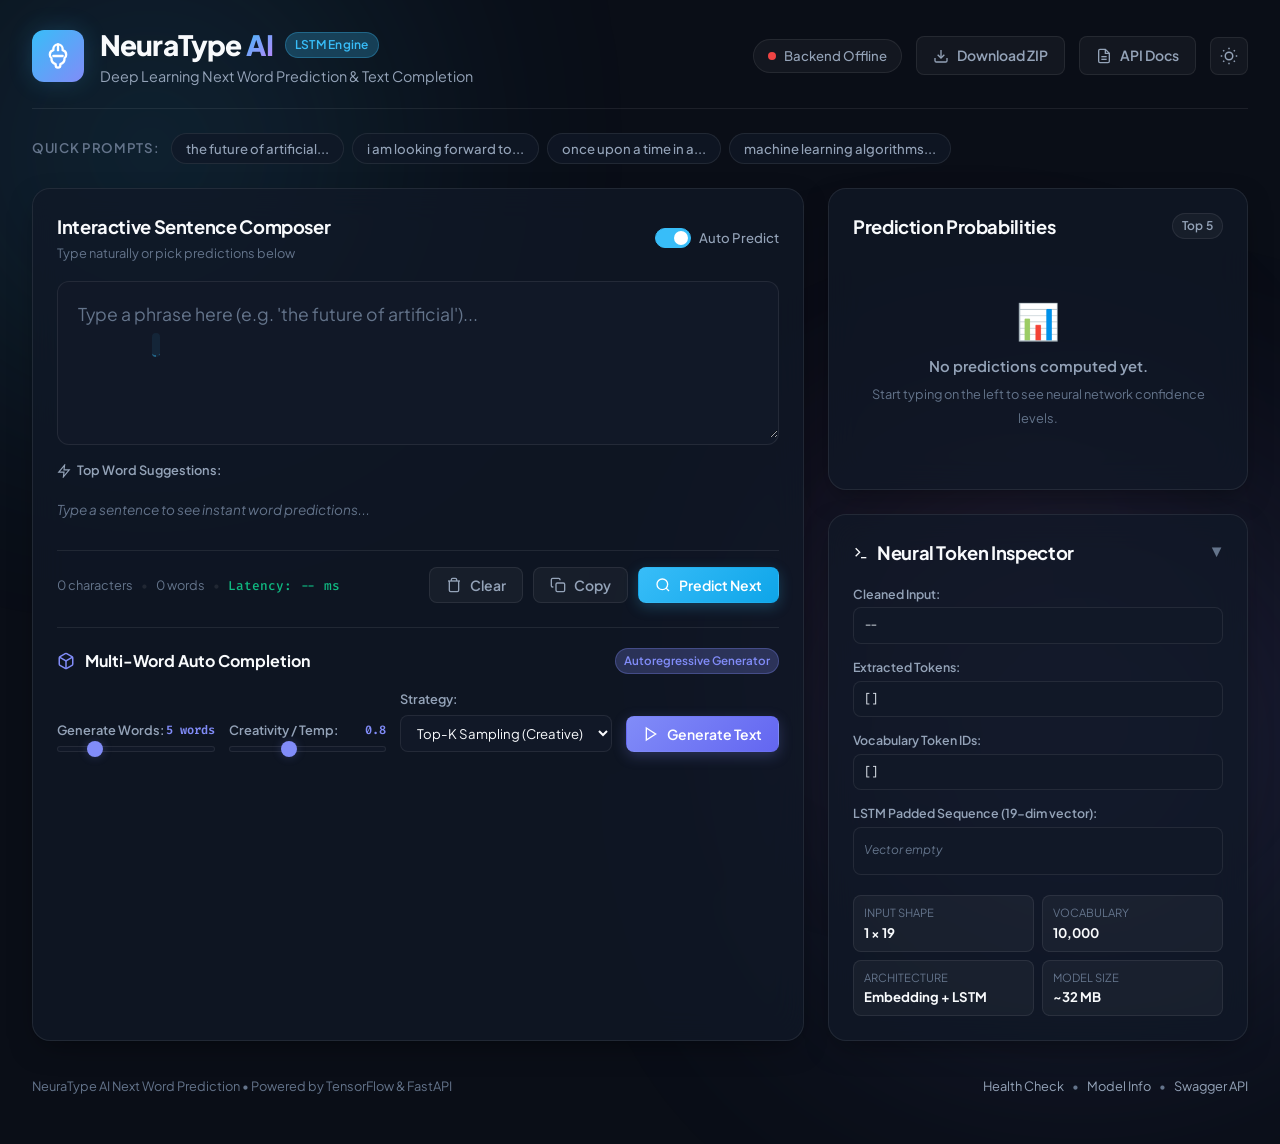
==== public/index.html @ 0a220b5b "Configure public directory, router prefixes, and Vercel includeFiles" ====
<!DOCTYPE html>
<html lang="en">
<head>
    <meta charset="UTF-8">
    <meta name="viewport" content="width=device-width, initial-scale=1.0">
    <title>NeuraType AI - Next Word Prediction & Text Completion</title>
    <meta name="description" content="State-of-the-art LSTM neural network next word prediction with interactive real-time typing, probability analytics, and text generation.">
    <!-- Google Fonts -->
    <link rel="preconnect" href="https://fonts.googleapis.com">
    <link rel="preconnect" href="https://fonts.gstatic.com" crossorigin>
    <link href="https://fonts.googleapis.com/css2?family=Fira+Code:wght@400;500;600&family=Plus+Jakarta+Sans:wght@300;400;500;600;700;800&display=swap" rel="stylesheet">
    <!-- Custom CSS -->
    <link rel="stylesheet" href="css/style.css">
</head>
<body class="dark-theme">
    <!-- Background Animated Gradient Orbs -->
    <div class="ambient-glow glow-1"></div>
    <div class="ambient-glow glow-2"></div>
    <div class="ambient-glow glow-3"></div>

    <div class="app-container">
        <!-- Header -->
        <header class="app-header">
            <div class="header-brand">
                <div class="logo-icon">
                    <svg viewBox="0 0 24 24" width="28" height="28" stroke="currentColor" stroke-width="2" fill="none" stroke-linecap="round" stroke-linejoin="round">
                        <path d="M12 2a4 4 0 0 0-4 4v1a4 4 0 0 0-3 3.86c0 1.2.54 2.29 1.4 3.03A5 5 0 0 0 10 18.9V20a2 2 0 0 0 2 2h0a2 2 0 0 0 2-2v-1.1a5 5 0 0 0 3.6-4.99c.86-.74 1.4-1.83 1.4-3.03A4 4 0 0 0 16 7V6a4 4 0 0 0-4-4z"/>
                        <line x1="12" y1="2" x2="12" y2="7"/>
                        <line x1="8" y1="12" x2="16" y2="12"/>
                    </svg>
                </div>
                <div>
                    <div class="brand-title-wrap">
                        <h1 class="brand-title">NeuraType <span class="gradient-text">AI</span></h1>
                        <span class="badge badge-primary">LSTM Engine</span>
                    </div>
                    <p class="brand-subtitle">Deep Learning Next Word Prediction & Text Completion</p>
                </div>
            </div>

            <div class="header-actions">
                <div class="status-indicator-box" id="statusBadge">
                    <span class="status-dot pulse"></span>
                    <span id="statusText">Connecting...</span>
                </div>

                <a href="/api/download" class="nav-btn" title="Download Entire Project as ZIP">
                    <svg viewBox="0 0 24 24" width="16" height="16" stroke="currentColor" stroke-width="2" fill="none">
                        <path d="M21 15v4a2 2 0 0 1-2 2H5a2 2 0 0 1-2-2v-4"></path>
                        <polyline points="7 10 12 15 17 10"></polyline>
                        <line x1="12" y1="15" x2="12" y2="3"></line>
                    </svg>
                    <span>Download ZIP</span>
                </a>

                <a href="/docs" target="_blank" class="nav-btn" title="View OpenAPI / Swagger Documentation">
                    <svg viewBox="0 0 24 24" width="16" height="16" stroke="currentColor" stroke-width="2" fill="none">
                        <path d="M14 2H6a2 2 0 0 0-2 2v16a2 2 0 0 0 2 2h12a2 2 0 0 0 2-2V8z"></path>
                        <polyline points="14 2 14 8 20 8"></polyline>
                        <line x1="16" y1="13" x2="8" y2="13"></line>
                        <line x1="16" y1="17" x2="8" y2="17"></line>
                    </svg>
                    <span>API Docs</span>
                </a>

                <button class="icon-btn" id="themeToggle" title="Toggle Light/Dark Theme">
                    <svg class="sun-icon" viewBox="0 0 24 24" width="18" height="18" stroke="currentColor" stroke-width="2" fill="none">
                        <circle cx="12" cy="12" r="5"></circle>
                        <line x1="12" y1="1" x2="12" y2="3"></line>
                        <line x1="12" y1="21" x2="12" y2="23"></line>
                        <line x1="4.22" y1="4.22" x2="5.64" y2="5.64"></line>
                        <line x1="18.36" y1="18.36" x2="19.78" y2="19.78"></line>
                        <line x1="1" y1="12" x2="3" y2="12"></line>
                        <line x1="21" y1="12" x2="23" y2="12"></line>
                        <line x1="4.22" y1="19.78" x2="5.64" y2="18.36"></line>
                        <line x1="18.36" y1="5.64" x2="19.78" y2="4.22"></line>
                    </svg>
                    <svg class="moon-icon" viewBox="0 0 24 24" width="18" height="18" stroke="currentColor" stroke-width="2" fill="none">
                        <path d="M21 12.79A9 9 0 1 1 11.21 3 7 7 0 0 0 21 12.79z"></path>
                    </svg>
                </button>
            </div>
        </header>

        <!-- Quick Examples Pill Shelf -->
        <div class="preset-section">
            <span class="preset-label">Quick Prompts:</span>
            <div class="preset-chips" id="presetChipsContainer">
                <!-- Dynamically loaded from API -->
                <button class="preset-chip" data-prompt="the future of artificial">the future of artificial...</button>
                <button class="preset-chip" data-prompt="i am looking forward to">i am looking forward to...</button>
                <button class="preset-chip" data-prompt="once upon a time in a">once upon a time in a...</button>
                <button class="preset-chip" data-prompt="machine learning algorithms are designed to">machine learning algorithms...</button>
            </div>
        </div>

        <!-- Main Workspace Grid -->
        <main class="main-grid">
            <!-- Left Column: Interactive Typing & Generation -->
            <section class="card editor-card">
                <div class="card-header">
                    <div class="card-title-group">
                        <h2 class="card-title">Interactive Sentence Composer</h2>
                        <span class="card-hint">Type naturally or pick predictions below</span>
                    </div>
                    <div class="editor-header-controls">
                        <label class="toggle-switch" title="Automatically predict as you type">
                            <input type="checkbox" id="autoPredictToggle" checked>
                            <span class="slider"></span>
                            <span class="toggle-label">Auto Predict</span>
                        </label>
                    </div>
                </div>

                <!-- Textarea with Ghost Prediction -->
                <div class="editor-wrap">
                    <div class="ghost-overlay" id="ghostOverlay">
                        <span class="ghost-typed" id="ghostTyped"></span><span class="ghost-suggestion" id="ghostSuggestion"></span>
                    </div>
                    <textarea 
                        id="textInput" 
                        class="text-editor" 
                        placeholder="Type a phrase here (e.g. 'the future of artificial')..." 
                        rows="4" 
                        spellcheck="false"
                        autocomplete="off"
                    ></textarea>
                </div>

                <!-- Ghost Accept Shortcut Bar -->
                <div class="tab-hint-bar" id="tabHintBar" style="display: none;">
                    <div class="tab-hint-content">
                        <kbd>Tab</kbd> or <kbd>→</kbd> to accept: <strong id="ghostWordHighlight">word</strong>
                    </div>
                    <button class="btn-ghost-accept" id="btnAcceptGhost">Accept</button>
                </div>

                <!-- Clickable Suggestion Chips -->
                <div class="suggestions-bar">
                    <div class="suggestions-label">
                        <svg viewBox="0 0 24 24" width="14" height="14" stroke="currentColor" stroke-width="2" fill="none">
                            <polygon points="13 2 3 14 12 14 11 22 21 10 12 10 13 2"></polygon>
                        </svg>
                        <span>Top Word Suggestions:</span>
                    </div>
                    <div class="chips-container" id="chipsContainer">
                        <span class="chip-placeholder">Type a sentence to see instant word predictions...</span>
                    </div>
                </div>

                <!-- Editor Footer Controls -->
                <div class="editor-footer">
                    <div class="editor-stats">
                        <span id="charCount">0 characters</span>
                        <span class="stat-separator">•</span>
                        <span id="wordCount">0 words</span>
                        <span class="stat-separator">•</span>
                        <span id="latencyStat" class="latency-stat">Latency: -- ms</span>
                    </div>
                    <div class="editor-actions">
                        <button class="btn btn-secondary" id="btnClear" title="Clear text">
                            <svg viewBox="0 0 24 24" width="16" height="16" stroke="currentColor" stroke-width="2" fill="none">
                                <polyline points="3 6 5 6 21 6"></polyline>
                                <path d="M19 6v14a2 2 0 0 1-2 2H7a2 2 0 0 1-2-2V6m3 0V4a2 2 0 0 1 2-2h4a2 2 0 0 1 2 2v2"></path>
                            </svg>
                            <span>Clear</span>
                        </button>
                        <button class="btn btn-secondary" id="btnCopy" title="Copy text to clipboard">
                            <svg viewBox="0 0 24 24" width="16" height="16" stroke="currentColor" stroke-width="2" fill="none">
                                <rect x="9" y="9" width="13" height="13" rx="2" ry="2"></rect>
                                <path d="M5 15H4a2 2 0 0 1-2-2V4a2 2 0 0 1 2-2h9a2 2 0 0 1 2 2v1"></path>
                            </svg>
                            <span>Copy</span>
                        </button>
                        <button class="btn btn-primary" id="btnPredict">
                            <svg viewBox="0 0 24 24" width="16" height="16" stroke="currentColor" stroke-width="2" fill="none">
                                <circle cx="11" cy="11" r="8"></circle>
                                <line x1="21" y1="21" x2="16.65" y2="16.65"></line>
                            </svg>
                            <span>Predict Next</span>
                        </button>
                    </div>
                </div>

                <!-- Multi-Word Auto-Complete Generator Panel -->
                <div class="generator-panel">
                    <div class="generator-header">
                        <div class="gen-title-group">
                            <svg viewBox="0 0 24 24" width="18" height="18" stroke="currentColor" stroke-width="2" fill="none">
                                <path d="M21 16V8a2 2 0 0 0-1-1.73l-7-4a2 2 0 0 0-2 0l-7 4A2 2 0 0 0 3 8v8a2 2 0 0 0 1 1.73l7 4a2 2 0 0 0 2 0l7-4A2 2 0 0 0 21 16z"></path>
                                <polyline points="3.27 6.96 12 12.01 20.73 6.96"></polyline>
                                <line x1="12" y1="22.08" x2="12" y2="12"></line>
                            </svg>
                            <h3>Multi-Word Auto Completion</h3>
                        </div>
                        <span class="pill-tag">Autoregressive Generator</span>
                    </div>

                    <div class="generator-controls">
                        <div class="control-item">
                            <div class="control-label-wrap">
                                <label for="wordCountSlider">Generate Words:</label>
                                <span class="control-val" id="wordCountVal">5 words</span>
                            </div>
                            <input type="range" id="wordCountSlider" min="1" max="20" value="5" class="slider-range">
                        </div>

                        <div class="control-item">
                            <div class="control-label-wrap">
                                <label for="tempSlider">Creativity / Temp:</label>
                                <span class="control-val" id="tempVal">0.8</span>
                            </div>
                            <input type="range" id="tempSlider" min="0.1" max="2.0" step="0.1" value="0.8" class="slider-range">
                        </div>

                        <div class="control-item">
                            <div class="control-label-wrap">
                                <label for="genModeSelect">Strategy:</label>
                            </div>
                            <select id="genModeSelect" class="styled-select">
                                <option value="greedy">Greedy (Most Likely)</option>
                                <option value="sample" selected>Top-K Sampling (Creative)</option>
                            </select>
                        </div>

                        <button class="btn btn-accent" id="btnGenerate">
                            <svg viewBox="0 0 24 24" width="16" height="16" stroke="currentColor" stroke-width="2" fill="none">
                                <polygon points="5 3 19 12 5 21 5 3"></polygon>
                            </svg>
                            <span>Generate Text</span>
                        </button>
                    </div>

                    <!-- Generation Output Preview -->
                    <div class="generation-result" id="genResultBox" style="display: none;">
                        <div class="gen-result-header">
                            <span class="gen-label">Generated Completion:</span>
                            <button class="btn-inline-apply" id="btnApplyGen" title="Append these words to your editor">Append to Editor</button>
                        </div>
                        <div class="gen-result-text" id="genResultText"></div>
                    </div>
                </div>
            </section>

            <!-- Right Column: Analytics & Model Inspector -->
            <aside class="sidebar-column">
                <!-- Probability Distribution Card -->
                <section class="card analytics-card">
                    <div class="card-header">
                        <h2 class="card-title">Prediction Probabilities</h2>
                        <span class="badge badge-secondary" id="topKBadge">Top 5</span>
                    </div>

                    <div class="probabilities-list" id="probabilitiesList">
                        <div class="empty-state">
                            <div class="empty-icon">📊</div>
                            <p>No predictions computed yet.</p>
                            <small>Start typing on the left to see neural network confidence levels.</small>
                        </div>
                    </div>
                </section>

                <!-- Model Diagnostics & Token Inspector -->
                <section class="card inspector-card">
                    <div class="card-header collapsible" id="inspectorToggle">
                        <div class="inspector-title-wrap">
                            <svg viewBox="0 0 24 24" width="16" height="16" stroke="currentColor" stroke-width="2" fill="none">
                                <polyline points="4 17 10 11 4 5"></polyline>
                                <line x1="12" y1="19" x2="20" y2="19"></line>
                            </svg>
                            <h2 class="card-title">Neural Token Inspector</h2>
                        </div>
                        <span class="collapse-icon">▼</span>
                    </div>

                    <div class="inspector-body" id="inspectorBody">
                        <div class="inspector-metric">
                            <span class="metric-title">Cleaned Input:</span>
                            <div class="code-box" id="inspectCleaned">--</div>
                        </div>

                        <div class="inspector-metric">
                            <span class="metric-title">Extracted Tokens:</span>
                            <div class="code-box" id="inspectTokens">[]</div>
                        </div>

                        <div class="inspector-metric">
                            <span class="metric-title">Vocabulary Token IDs:</span>
                            <div class="code-box" id="inspectTokenIds">[]</div>
                        </div>

                        <div class="inspector-metric">
                            <span class="metric-title">LSTM Padded Sequence (19-dim vector):</span>
                            <div class="vector-display" id="inspectVector">
                                <span class="vector-empty">Vector empty</span>
                            </div>
                        </div>

                        <div class="model-specs-grid" id="modelSpecsGrid">
                            <div class="spec-card">
                                <span class="spec-name">Input Shape</span>
                                <span class="spec-val">1 × 19</span>
                            </div>
                            <div class="spec-card">
                                <span class="spec-name">Vocabulary</span>
                                <span class="spec-val" id="specVocab">10,000</span>
                            </div>
                            <div class="spec-card">
                                <span class="spec-name">Architecture</span>
                                <span class="spec-val">Embedding + LSTM</span>
                            </div>
                            <div class="spec-card">
                                <span class="spec-name">Model Size</span>
                                <span class="spec-val" id="specSize">~32 MB</span>
                            </div>
                        </div>
                    </div>
                </section>
            </aside>
        </main>

        <!-- Footer -->
        <footer class="app-footer">
            <p>NeuraType AI Next Word Prediction • Powered by TensorFlow & FastAPI</p>
            <div class="footer-links">
                <a href="/api/health" target="_blank">Health Check</a>
                <span class="dot">•</span>
                <a href="/api/info" target="_blank">Model Info</a>
                <span class="dot">•</span>
                <a href="/docs" target="_blank">Swagger API</a>
            </div>
        </footer>
    </div>

    <!-- Notification Toast -->
    <div id="toast" class="toast">Text copied to clipboard!</div>

    <!-- Application JavaScript -->
    <script src="js/app.js"></script>
</body>
</html>
---- public/css/style.css ----
/* ==========================================================================
   NeuraType AI - Next Word Prediction & Text Completion Stylesheet
   Modern Glassmorphic Dark / Light Theme
   ========================================================================== */

:root {
    /* Color Palette - Dark Theme Default */
    --bg-base: #0a0e17;
    --bg-surface: #111827;
    --bg-card: rgba(17, 24, 39, 0.75);
    --bg-card-hover: rgba(26, 36, 56, 0.85);
    --bg-glass: rgba(255, 255, 255, 0.04);
    --border-subtle: rgba(255, 255, 255, 0.08);
    --border-bright: rgba(56, 189, 248, 0.3);

    --text-primary: #f8fafc;
    --text-secondary: #94a3b8;
    --text-muted: #64748b;
    --text-ghost: rgba(148, 163, 184, 0.45);

    --primary: #38bdf8;
    --primary-hover: #0ea5e9;
    --primary-glow: rgba(56, 189, 248, 0.25);
    
    --accent: #818cf8;
    --accent-hover: #6366f1;
    --accent-glow: rgba(129, 140, 248, 0.25);

    --secondary: #ec4899;
    --success: #10b981;
    --warning: #f59e0b;
    --error: #ef4444;

    --radius-sm: 8px;
    --radius-md: 12px;
    --radius-lg: 18px;
    --radius-xl: 24px;

    --font-sans: 'Plus Jakarta Sans', -apple-system, BlinkMacSystemFont, "Segoe UI", Roboto, sans-serif;
    --font-mono: 'Fira Code', Consolas, monospace;

    --shadow-soft: 0 10px 30px -10px rgba(0, 0, 0, 0.5);
    --shadow-glow: 0 0 25px rgba(56, 189, 248, 0.2);
    --transition: all 0.2s cubic-bezier(0.4, 0, 0.2, 1);
}

/* Light Theme Variables */
body.light-theme {
    --bg-base: #f1f5f9;
    --bg-surface: #ffffff;
    --bg-card: rgba(255, 255, 255, 0.85);
    --bg-card-hover: rgba(255, 255, 255, 0.95);
    --bg-glass: rgba(0, 0, 0, 0.03);
    --border-subtle: rgba(0, 0, 0, 0.08);
    --border-bright: rgba(14, 165, 233, 0.4);

    --text-primary: #0f172a;
    --text-secondary: #475569;
    --text-muted: #94a3b8;
    --text-ghost: rgba(100, 116, 139, 0.4);

    --primary: #0284c7;
    --primary-hover: #0369a1;
    --primary-glow: rgba(2, 132, 199, 0.15);

    --accent: #6366f1;
    --accent-hover: #4f46e5;
    --accent-glow: rgba(99, 102, 241, 0.15);

    --shadow-soft: 0 10px 30px -10px rgba(0, 0, 0, 0.08);
    --shadow-glow: 0 0 20px rgba(2, 132, 199, 0.15);
}

/* Base Reset & Setup */
*, *::before, *::after {
    box-sizing: border-box;
    margin: 0;
    padding: 0;
}

body {
    font-family: var(--font-sans);
    background-color: var(--bg-base);
    color: var(--text-primary);
    min-height: 100vh;
    line-height: 1.5;
    position: relative;
    overflow-x: hidden;
    transition: background-color 0.3s ease, color 0.3s ease;
}

/* Ambient Background Lights */
.ambient-glow {
    position: fixed;
    border-radius: 50%;
    filter: blur(140px);
    pointer-events: none;
    z-index: 0;
    opacity: 0.4;
}

.glow-1 {
    width: 500px;
    height: 500px;
    background: radial-gradient(circle, #38bdf8 0%, rgba(56, 189, 248, 0) 70%);
    top: -100px;
    left: -100px;
}

.glow-2 {
    width: 600px;
    height: 600px;
    background: radial-gradient(circle, #818cf8 0%, rgba(129, 140, 248, 0) 70%);
    bottom: -150px;
    right: -100px;
}

.glow-3 {
    width: 400px;
    height: 400px;
    background: radial-gradient(circle, #ec4899 0%, rgba(236, 72, 153, 0) 70%);
    top: 40%;
    left: 60%;
    opacity: 0.2;
}

/* App Container */
.app-container {
    position: relative;
    z-index: 1;
    max-width: 1400px;
    margin: 0 auto;
    padding: 24px 32px 48px;
    display: flex;
    flex-direction: column;
    min-height: 100vh;
}

/* Header Styles */
.app-header {
    display: flex;
    align-items: center;
    justify-content: space-between;
    margin-bottom: 24px;
    padding-bottom: 20px;
    border-bottom: 1px solid var(--border-subtle);
}

.header-brand {
    display: flex;
    align-items: center;
    gap: 16px;
}

.logo-icon {
    width: 52px;
    height: 52px;
    border-radius: var(--radius-md);
    background: linear-gradient(135deg, var(--primary) 0%, var(--accent) 100%);
    display: flex;
    align-items: center;
    justify-content: center;
    color: #ffffff;
    box-shadow: var(--shadow-glow);
}

.brand-title-wrap {
    display: flex;
    align-items: center;
    gap: 12px;
}

.brand-title {
    font-size: 1.75rem;
    font-weight: 800;
    letter-spacing: -0.03em;
}

.gradient-text {
    background: linear-gradient(135deg, var(--primary) 0%, #c084fc 100%);
    -webkit-background-clip: text;
    -webkit-text-fill-color: transparent;
}

.brand-subtitle {
    font-size: 0.9rem;
    color: var(--text-secondary);
    font-weight: 400;
}

.header-actions {
    display: flex;
    align-items: center;
    gap: 14px;
}

.status-indicator-box {
    display: flex;
    align-items: center;
    gap: 8px;
    padding: 6px 14px;
    background: var(--bg-glass);
    border: 1px solid var(--border-subtle);
    border-radius: 999px;
    font-size: 0.825rem;
    font-weight: 500;
    color: var(--text-secondary);
}

.status-dot {
    width: 8px;
    height: 8px;
    border-radius: 50%;
    background: var(--warning);
}

.status-dot.online {
    background: var(--success);
    box-shadow: 0 0 10px var(--success);
}

.status-dot.offline {
    background: var(--error);
}

.pulse {
    animation: statusPulse 1.8s infinite;
}

@keyframes statusPulse {
    0% { transform: scale(0.95); opacity: 0.8; }
    50% { transform: scale(1.2); opacity: 1; }
    100% { transform: scale(0.95); opacity: 0.8; }
}

/* Badges & Buttons */
.badge {
    font-size: 0.75rem;
    font-weight: 600;
    padding: 3px 9px;
    border-radius: 999px;
    letter-spacing: 0.02em;
}

.badge-primary {
    background: var(--primary-glow);
    color: var(--primary);
    border: 1px solid rgba(56, 189, 248, 0.3);
}

.badge-secondary {
    background: var(--bg-glass);
    color: var(--text-secondary);
    border: 1px solid var(--border-subtle);
}

.nav-btn, .btn {
    display: inline-flex;
    align-items: center;
    justify-content: center;
    gap: 8px;
    font-family: inherit;
    font-size: 0.875rem;
    font-weight: 600;
    padding: 8px 16px;
    border-radius: var(--radius-sm);
    cursor: pointer;
    transition: var(--transition);
    border: 1px solid transparent;
    text-decoration: none;
}

.nav-btn {
    background: var(--bg-glass);
    color: var(--text-secondary);
    border-color: var(--border-subtle);
}

.nav-btn:hover {
    color: var(--text-primary);
    border-color: var(--border-bright);
    background: rgba(255, 255, 255, 0.08);
}

.btn-primary {
    background: linear-gradient(135deg, var(--primary) 0%, var(--primary-hover) 100%);
    color: #ffffff;
    box-shadow: 0 4px 14px var(--primary-glow);
}

.btn-primary:hover {
    transform: translateY(-1px);
    box-shadow: 0 6px 20px var(--primary-glow);
}

.btn-secondary {
    background: var(--bg-glass);
    color: var(--text-secondary);
    border-color: var(--border-subtle);
}

.btn-secondary:hover {
    background: rgba(255, 255, 255, 0.08);
    color: var(--text-primary);
}

.btn-accent {
    background: linear-gradient(135deg, var(--accent) 0%, var(--accent-hover) 100%);
    color: #ffffff;
    box-shadow: 0 4px 14px var(--accent-glow);
}

.btn-accent:hover {
    transform: translateY(-1px);
    box-shadow: 0 6px 20px var(--accent-glow);
}

.icon-btn {
    width: 38px;
    height: 38px;
    border-radius: var(--radius-sm);
    background: var(--bg-glass);
    border: 1px solid var(--border-subtle);
    color: var(--text-secondary);
    display: flex;
    align-items: center;
    justify-content: center;
    cursor: pointer;
    transition: var(--transition);
}

.icon-btn:hover {
    color: var(--text-primary);
    border-color: var(--border-bright);
}

body.dark-theme .sun-icon { display: block; }
body.dark-theme .moon-icon { display: none; }
body.light-theme .sun-icon { display: none; }
body.light-theme .moon-icon { display: block; }

/* Preset Prompts Section */
.preset-section {
    display: flex;
    align-items: center;
    gap: 12px;
    margin-bottom: 24px;
    flex-wrap: wrap;
}

.preset-label {
    font-size: 0.825rem;
    font-weight: 600;
    color: var(--text-muted);
    text-transform: uppercase;
    letter-spacing: 0.05em;
}

.preset-chips {
    display: flex;
    align-items: center;
    gap: 8px;
    flex-wrap: wrap;
}

.preset-chip {
    background: var(--bg-card);
    border: 1px solid var(--border-subtle);
    color: var(--text-secondary);
    font-family: inherit;
    font-size: 0.825rem;
    font-weight: 500;
    padding: 6px 14px;
    border-radius: 999px;
    cursor: pointer;
    transition: var(--transition);
}

.preset-chip:hover {
    border-color: var(--primary);
    color: var(--primary);
    background: var(--primary-glow);
    transform: translateY(-1px);
}

/* Cards & Layout */
.main-grid {
    display: grid;
    grid-template-columns: 1fr 420px;
    gap: 24px;
    flex: 1;
}

@media (max-width: 1080px) {
    .main-grid {
        grid-template-columns: 1fr;
    }
}

.card {
    background: var(--bg-card);
    backdrop-filter: blur(16px);
    -webkit-backdrop-filter: blur(16px);
    border: 1px solid var(--border-subtle);
    border-radius: var(--radius-lg);
    padding: 24px;
    box-shadow: var(--shadow-soft);
    display: flex;
    flex-direction: column;
}

.card-header {
    display: flex;
    align-items: center;
    justify-content: space-between;
    margin-bottom: 18px;
}

.card-title-group {
    display: flex;
    flex-direction: column;
    gap: 4px;
}

.card-title {
    font-size: 1.15rem;
    font-weight: 700;
    letter-spacing: -0.02em;
}

.card-hint {
    font-size: 0.8rem;
    color: var(--text-muted);
}

/* Toggle Switch */
.toggle-switch {
    display: flex;
    align-items: center;
    gap: 8px;
    cursor: pointer;
    font-size: 0.825rem;
    font-weight: 500;
    color: var(--text-secondary);
}

.toggle-switch input {
    opacity: 0;
    width: 0;
    height: 0;
    position: absolute;
}

.toggle-switch .slider {
    position: relative;
    display: inline-block;
    width: 36px;
    height: 20px;
    background-color: var(--bg-glass);
    border: 1px solid var(--border-subtle);
    border-radius: 20px;
    transition: var(--transition);
}

.toggle-switch .slider::before {
    position: absolute;
    content: "";
    height: 14px;
    width: 14px;
    left: 2px;
    bottom: 2px;
    background-color: var(--text-muted);
    border-radius: 50%;
    transition: var(--transition);
}

.toggle-switch input:checked + .slider {
    background-color: var(--primary);
    border-color: var(--primary);
}

.toggle-switch input:checked + .slider::before {
    transform: translateX(16px);
    background-color: #ffffff;
}

/* Editor & Ghost Suggestion Wrap */
.editor-wrap {
    position: relative;
    border: 1px solid var(--border-subtle);
    border-radius: var(--radius-md);
    background: var(--bg-surface);
    transition: var(--transition);
    overflow: hidden;
}

.editor-wrap:focus-within {
    border-color: var(--border-bright);
    box-shadow: 0 0 0 3px var(--primary-glow);
}

.ghost-overlay {
    position: absolute;
    top: 0;
    left: 0;
    right: 0;
    bottom: 0;
    padding: 18px 20px;
    font-family: var(--font-sans);
    font-size: 1.1rem;
    line-height: 1.7;
    pointer-events: none;
    white-space: pre-wrap;
    word-break: break-word;
    color: transparent;
    user-select: none;
    z-index: 1;
}

.ghost-suggestion {
    color: var(--text-ghost);
    background: rgba(56, 189, 248, 0.08);
    border-radius: 4px;
    padding: 0 4px;
    margin-left: 2px;
    border-bottom: 2px dashed rgba(56, 189, 248, 0.4);
    transition: opacity 0.15s ease;
}

.text-editor {
    position: relative;
    z-index: 2;
    width: 100%;
    padding: 18px 20px;
    font-family: var(--font-sans);
    font-size: 1.1rem;
    line-height: 1.7;
    color: var(--text-primary);
    background: transparent;
    border: none;
    outline: none;
    resize: vertical;
    min-height: 130px;
}

.text-editor::placeholder {
    color: var(--text-muted);
}

/* Tab Hint Bar */
.tab-hint-bar {
    display: flex;
    align-items: center;
    justify-content: space-between;
    padding: 8px 16px;
    margin-top: 8px;
    background: var(--primary-glow);
    border: 1px solid rgba(56, 189, 248, 0.2);
    border-radius: var(--radius-sm);
    font-size: 0.825rem;
    color: var(--primary);
}

.tab-hint-content kbd {
    background: rgba(255, 255, 255, 0.15);
    padding: 2px 6px;
    border-radius: 4px;
    font-family: var(--font-mono);
    font-size: 0.75rem;
    border: 1px solid rgba(255, 255, 255, 0.2);
}

.btn-ghost-accept {
    background: var(--primary);
    color: #ffffff;
    border: none;
    font-family: inherit;
    font-size: 0.775rem;
    font-weight: 600;
    padding: 4px 10px;
    border-radius: 4px;
    cursor: pointer;
    transition: var(--transition);
}

.btn-ghost-accept:hover {
    background: var(--primary-hover);
}

/* Suggestion Chips */
.suggestions-bar {
    margin-top: 16px;
}

.suggestions-label {
    display: flex;
    align-items: center;
    gap: 6px;
    font-size: 0.8rem;
    font-weight: 600;
    color: var(--text-secondary);
    margin-bottom: 10px;
}

.chips-container {
    display: flex;
    flex-wrap: wrap;
    gap: 8px;
    min-height: 40px;
    align-items: center;
}

.chip-placeholder {
    font-size: 0.85rem;
    color: var(--text-muted);
    font-style: italic;
}

.word-chip {
    display: inline-flex;
    align-items: center;
    gap: 8px;
    background: var(--bg-surface);
    border: 1px solid var(--border-subtle);
    padding: 6px 14px;
    border-radius: 999px;
    font-size: 0.925rem;
    font-weight: 600;
    color: var(--text-primary);
    cursor: pointer;
    transition: var(--transition);
    user-select: none;
}

.word-chip:hover {
    border-color: var(--primary);
    background: var(--primary-glow);
    transform: translateY(-2px);
    box-shadow: 0 4px 12px var(--primary-glow);
}

.word-chip.top-choice {
    border-color: var(--primary);
    background: rgba(56, 189, 248, 0.12);
}

.chip-pct {
    font-size: 0.75rem;
    font-family: var(--font-mono);
    color: var(--primary);
    background: rgba(56, 189, 248, 0.15);
    padding: 2px 6px;
    border-radius: 6px;
}

/* Editor Footer Controls */
.editor-footer {
    display: flex;
    align-items: center;
    justify-content: space-between;
    margin-top: 20px;
    padding-top: 16px;
    border-top: 1px solid var(--border-subtle);
    flex-wrap: wrap;
    gap: 12px;
}

.editor-stats {
    display: flex;
    align-items: center;
    gap: 8px;
    font-size: 0.8rem;
    color: var(--text-muted);
}

.stat-separator {
    color: var(--border-subtle);
}

.latency-stat {
    color: var(--success);
    font-family: var(--font-mono);
    font-weight: 500;
}

.editor-actions {
    display: flex;
    align-items: center;
    gap: 10px;
}

/* Generator Panel */
.generator-panel {
    margin-top: 24px;
    padding-top: 20px;
    border-top: 1px solid var(--border-subtle);
}

.generator-header {
    display: flex;
    align-items: center;
    justify-content: space-between;
    margin-bottom: 16px;
}

.gen-title-group {
    display: flex;
    align-items: center;
    gap: 10px;
    color: var(--accent);
}

.gen-title-group h3 {
    font-size: 1rem;
    font-weight: 700;
    color: var(--text-primary);
}

.pill-tag {
    font-size: 0.725rem;
    font-weight: 600;
    color: var(--accent);
    background: var(--accent-glow);
    padding: 3px 8px;
    border-radius: 999px;
    border: 1px solid rgba(129, 140, 248, 0.3);
}

.generator-controls {
    display: grid;
    grid-template-columns: 1fr 1fr 1.2fr auto;
    gap: 14px;
    align-items: end;
}

@media (max-width: 768px) {
    .generator-controls {
        grid-template-columns: 1fr;
    }
}

.control-item {
    display: flex;
    flex-direction: column;
    gap: 6px;
}

.control-label-wrap {
    display: flex;
    justify-content: space-between;
    font-size: 0.8rem;
    font-weight: 600;
    color: var(--text-secondary);
}

.control-val {
    color: var(--accent);
    font-family: var(--font-mono);
    font-size: 0.75rem;
}

.slider-range {
    -webkit-appearance: none;
    appearance: none;
    width: 100%;
    height: 6px;
    background: var(--bg-surface);
    border: 1px solid var(--border-subtle);
    border-radius: 4px;
    outline: none;
}

.slider-range::-webkit-slider-thumb {
    -webkit-appearance: none;
    width: 16px;
    height: 16px;
    border-radius: 50%;
    background: var(--accent);
    cursor: pointer;
    box-shadow: 0 0 10px var(--accent-glow);
}

.styled-select {
    font-family: inherit;
    font-size: 0.825rem;
    padding: 8px 12px;
    background: var(--bg-surface);
    border: 1px solid var(--border-subtle);
    border-radius: var(--radius-sm);
    color: var(--text-primary);
    outline: none;
    cursor: pointer;
}

.styled-select:focus {
    border-color: var(--accent);
}

/* Generation Result Box */
.generation-result {
    margin-top: 16px;
    padding: 14px 18px;
    background: rgba(129, 140, 248, 0.08);
    border: 1px solid rgba(129, 140, 248, 0.25);
    border-radius: var(--radius-md);
}

.gen-result-header {
    display: flex;
    align-items: center;
    justify-content: space-between;
    margin-bottom: 8px;
}

.gen-label {
    font-size: 0.75rem;
    font-weight: 700;
    text-transform: uppercase;
    letter-spacing: 0.05em;
    color: var(--accent);
}

.btn-inline-apply {
    background: var(--accent);
    color: #ffffff;
    border: none;
    font-family: inherit;
    font-size: 0.75rem;
    font-weight: 600;
    padding: 4px 10px;
    border-radius: 4px;
    cursor: pointer;
    transition: var(--transition);
}

.btn-inline-apply:hover {
    background: var(--accent-hover);
}

.gen-result-text {
    font-size: 1rem;
    line-height: 1.6;
    color: var(--text-primary);
}

.gen-highlight {
    background: rgba(129, 140, 248, 0.25);
    color: #a5b4fc;
    font-weight: 600;
    padding: 1px 4px;
    border-radius: 4px;
    margin: 0 2px;
    animation: fadeInWord 0.3s ease-out;
}

@keyframes fadeInWord {
    from { opacity: 0; transform: translateY(4px); }
    to { opacity: 1; transform: translateY(0); }
}

/* Sidebar Analytics & Inspector */
.sidebar-column {
    display: flex;
    flex-direction: column;
    gap: 24px;
}

.probabilities-list {
    display: flex;
    flex-direction: column;
    gap: 12px;
}

.prob-row {
    display: flex;
    flex-direction: column;
    gap: 6px;
    padding: 8px 12px;
    border-radius: var(--radius-sm);
    background: var(--bg-surface);
    border: 1px solid var(--border-subtle);
    cursor: pointer;
    transition: var(--transition);
}

.prob-row:hover {
    border-color: var(--primary);
    background: var(--bg-card-hover);
    transform: translateX(3px);
}

.prob-header {
    display: flex;
    align-items: center;
    justify-content: space-between;
}

.prob-word-wrap {
    display: flex;
    align-items: center;
    gap: 8px;
}

.prob-rank {
    font-family: var(--font-mono);
    font-size: 0.75rem;
    font-weight: 600;
    color: var(--text-muted);
    width: 20px;
}

.prob-word {
    font-size: 0.925rem;
    font-weight: 700;
    color: var(--text-primary);
}

.prob-value {
    font-family: var(--font-mono);
    font-size: 0.8rem;
    font-weight: 600;
    color: var(--primary);
}

.prob-bar-track {
    width: 100%;
    height: 6px;
    background: var(--bg-glass);
    border-radius: 3px;
    overflow: hidden;
}

.prob-bar-fill {
    height: 100%;
    border-radius: 3px;
    background: linear-gradient(90deg, var(--primary) 0%, var(--accent) 100%);
    transition: width 0.4s cubic-bezier(0.4, 0, 0.2, 1);
}

/* Empty State */
.empty-state {
    text-align: center;
    padding: 36px 16px;
    color: var(--text-muted);
}

.empty-icon {
    font-size: 2.2rem;
    margin-bottom: 8px;
}

.empty-state p {
    font-size: 0.925rem;
    font-weight: 600;
    color: var(--text-secondary);
    margin-bottom: 4px;
}

.empty-state small {
    font-size: 0.8rem;
}

/* Inspector Drawer */
.collapsible {
    cursor: pointer;
    user-select: none;
}

.inspector-title-wrap {
    display: flex;
    align-items: center;
    gap: 8px;
    color: var(--text-primary);
}

.collapse-icon {
    font-size: 0.8rem;
    color: var(--text-muted);
    transition: transform 0.2s ease;
}

.collapsible.collapsed .collapse-icon {
    transform: rotate(-90deg);
}

.inspector-body {
    display: flex;
    flex-direction: column;
    gap: 14px;
    transition: max-height 0.3s ease;
}

.inspector-body.hidden {
    display: none;
}

.inspector-metric {
    display: flex;
    flex-direction: column;
    gap: 4px;
}

.metric-title {
    font-size: 0.775rem;
    font-weight: 600;
    color: var(--text-secondary);
}

.code-box {
    font-family: var(--font-mono);
    font-size: 0.775rem;
    padding: 8px 10px;
    background: var(--bg-surface);
    border: 1px solid var(--border-subtle);
    border-radius: var(--radius-sm);
    color: #e2e8f0;
    overflow-x: auto;
    white-space: pre-wrap;
    word-break: break-all;
}

.vector-display {
    display: flex;
    flex-wrap: wrap;
    gap: 4px;
    padding: 8px 10px;
    background: var(--bg-surface);
    border: 1px solid var(--border-subtle);
    border-radius: var(--radius-sm);
    min-height: 48px;
    align-items: center;
}

.vector-pill {
    font-family: var(--font-mono);
    font-size: 0.7rem;
    padding: 2px 6px;
    border-radius: 4px;
    background: var(--bg-glass);
    color: var(--text-muted);
}

.vector-pill.active {
    background: var(--primary-glow);
    color: var(--primary);
    border: 1px solid rgba(56, 189, 248, 0.4);
    font-weight: 600;
}

.vector-empty {
    font-size: 0.75rem;
    color: var(--text-muted);
    font-style: italic;
}

.model-specs-grid {
    display: grid;
    grid-template-columns: 1fr 1fr;
    gap: 8px;
    margin-top: 6px;
}

.spec-card {
    padding: 8px 10px;
    background: var(--bg-glass);
    border: 1px solid var(--border-subtle);
    border-radius: var(--radius-sm);
    display: flex;
    flex-direction: column;
    gap: 2px;
}

.spec-name {
    font-size: 0.7rem;
    color: var(--text-muted);
    text-transform: uppercase;
}

.spec-val {
    font-size: 0.825rem;
    font-weight: 700;
    color: var(--text-primary);
}

/* Toast Notification */
.toast {
    position: fixed;
    bottom: 24px;
    right: 24px;
    background: var(--text-primary);
    color: var(--bg-base);
    padding: 10px 20px;
    border-radius: 999px;
    font-size: 0.85rem;
    font-weight: 600;
    box-shadow: 0 10px 25px rgba(0, 0, 0, 0.3);
    transform: translateY(100px);
    opacity: 0;
    transition: var(--transition);
    z-index: 1000;
}

.toast.show {
    transform: translateY(0);
    opacity: 1;
}

/* Footer */
.app-footer {
    display: flex;
    align-items: center;
    justify-content: space-between;
    margin-top: auto;
    padding-top: 36px;
    font-size: 0.8rem;
    color: var(--text-muted);
    flex-wrap: wrap;
    gap: 12px;
}

.footer-links {
    display: flex;
    align-items: center;
    gap: 8px;
}

.footer-links a {
    color: var(--text-secondary);
    text-decoration: none;
    transition: color 0.2s ease;
}

.footer-links a:hover {
    color: var(--primary);
}
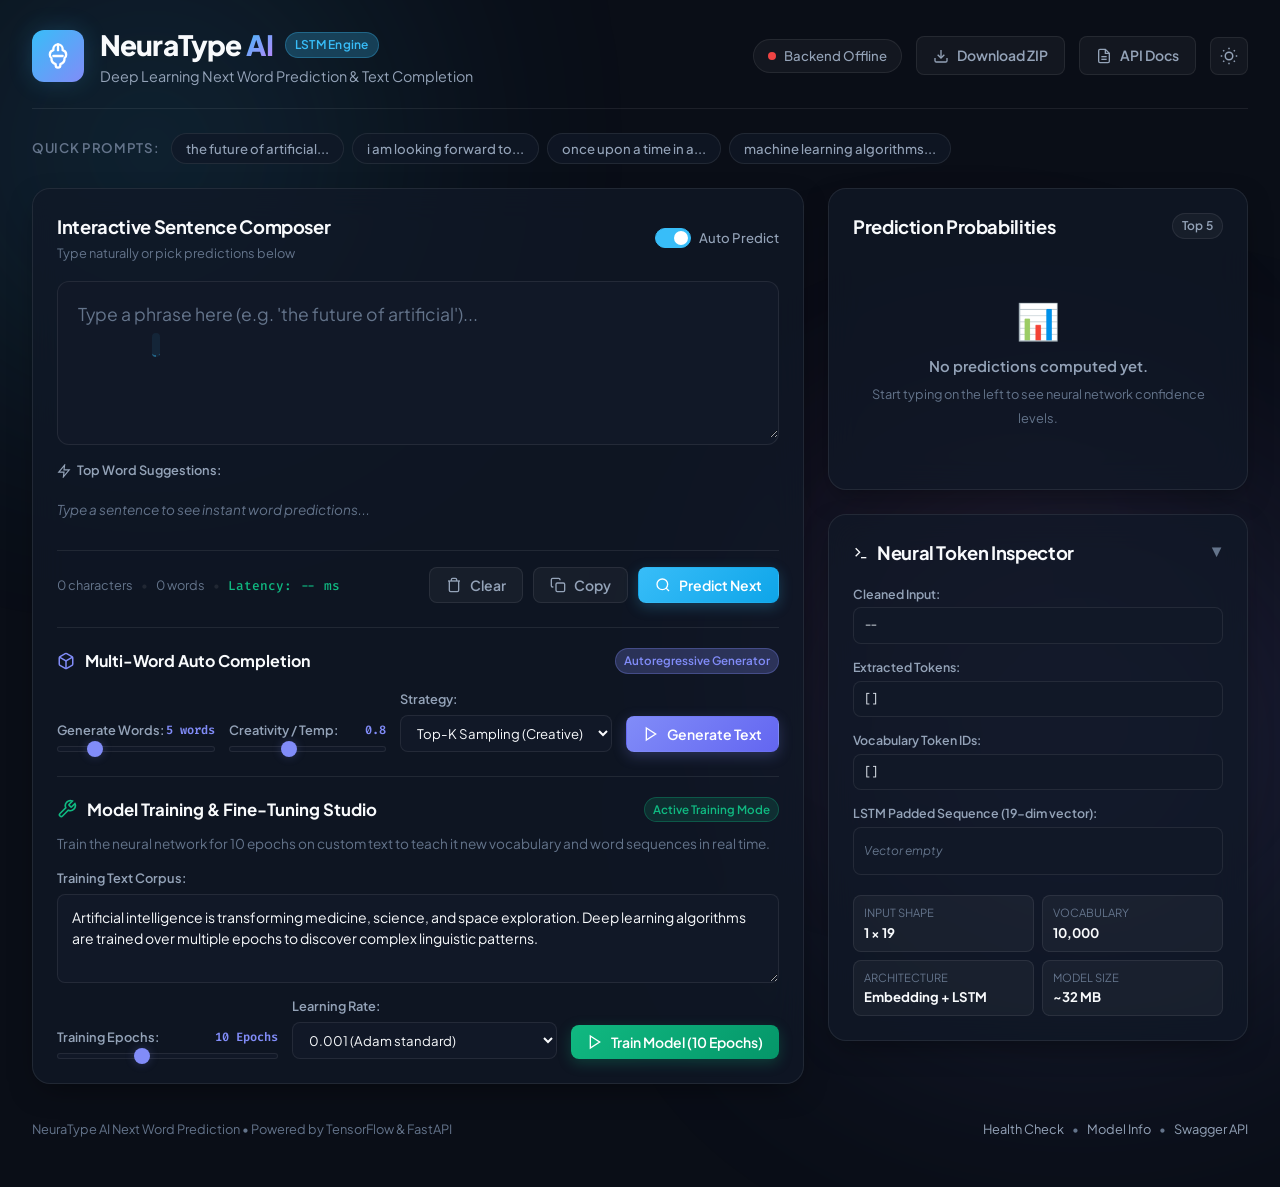
==== commit 916a8a8f: "Add in-browser Model Training Studio (10 Epochs) and train.py script" ====
--- a/public/index.html
+++ b/public/index.html
@@ -240,6 +240,66 @@
                         <div class="gen-result-text" id="genResultText"></div>
                     </div>
                 </div>
+
+                <!-- Model Training & Fine-Tuning Studio (10 Epochs) -->
+                <div class="training-panel" id="trainingPanel">
+                    <div class="training-header">
+                        <div class="train-title-group">
+                            <svg viewBox="0 0 24 24" width="20" height="20" stroke="currentColor" stroke-width="2" fill="none">
+                                <path d="M14.7 6.3a1 1 0 0 0 0 1.4l1.6 1.6a1 1 0 0 0 1.4 0l3.77-3.77a6 6 0 0 1-7.94 7.94l-6.91 6.91a2.12 2.12 0 0 1-3-3l6.91-6.91a6 6 0 0 1 7.94-7.94l-3.76 3.76z"></path>
+                            </svg>
+                            <h3>Model Training & Fine-Tuning Studio</h3>
+                        </div>
+                        <span class="pill-tag pill-train">Active Training Mode</span>
+                    </div>
+
+                    <p class="train-desc">Train the neural network for 10 epochs on custom text to teach it new vocabulary and word sequences in real time.</p>
+
+                    <div class="train-input-group">
+                        <label for="trainText" class="train-input-label">Training Text Corpus:</label>
+                        <textarea id="trainText" class="train-textarea" rows="3" placeholder="Enter custom sentences to train the model on...">Artificial intelligence is transforming medicine, science, and space exploration. Deep learning algorithms are trained over multiple epochs to discover complex linguistic patterns.</textarea>
+                    </div>
+
+                    <div class="train-controls-row">
+                        <div class="control-item">
+                            <div class="control-label-wrap">
+                                <label for="epochsSlider">Training Epochs:</label>
+                                <span class="control-val" id="epochsVal">10 Epochs</span>
+                            </div>
+                            <input type="range" id="epochsSlider" min="1" max="25" value="10" class="slider-range">
+                        </div>
+
+                        <div class="control-item">
+                            <div class="control-label-wrap">
+                                <label for="lrSelect">Learning Rate:</label>
+                            </div>
+                            <select id="lrSelect" class="styled-select">
+                                <option value="0.001" selected>0.001 (Adam standard)</option>
+                                <option value="0.0005">0.0005 (Fine-tuning)</option>
+                                <option value="0.01">0.01 (Aggressive)</option>
+                            </select>
+                        </div>
+
+                        <button class="btn btn-train" id="btnStartTraining">
+                            <svg viewBox="0 0 24 24" width="16" height="16" stroke="currentColor" stroke-width="2" fill="none">
+                                <polygon points="5 3 19 12 5 21 5 3"></polygon>
+                            </svg>
+                            <span>Train Model (10 Epochs)</span>
+                        </button>
+                    </div>
+
+                    <!-- Training Progress Bar & Logs -->
+                    <div class="train-progress-box" id="trainProgressBox" style="display: none;">
+                        <div class="train-progress-header">
+                            <span id="trainEpochLabel">Training: Epoch 1 / 10</span>
+                            <span id="trainMetricsLabel">Loss: 7.84 • Accuracy: 12.5%</span>
+                        </div>
+                        <div class="train-progress-bar-track">
+                            <div class="train-progress-bar-fill" id="trainProgressBarFill" style="width: 0%"></div>
+                        </div>
+                        <div class="train-log-stream" id="trainLogStream"></div>
+                    </div>
+                </div>
             </section>
 
             <!-- Right Column: Analytics & Model Inspector -->
--- a/public/css/style.css
+++ b/public/css/style.css
@@ -1133,3 +1133,166 @@
 .footer-links a:hover {
     color: var(--primary);
 }
+
+/* ==========================================================================
+   Model Training & Fine-Tuning Studio Styles
+   ========================================================================== */
+.training-panel {
+    margin-top: 24px;
+    padding-top: 20px;
+    border-top: 1px solid var(--border-subtle);
+}
+
+.training-header {
+    display: flex;
+    align-items: center;
+    justify-content: space-between;
+    margin-bottom: 12px;
+}
+
+.train-title-group {
+    display: flex;
+    align-items: center;
+    gap: 10px;
+    color: var(--success);
+}
+
+.train-title-group h3 {
+    font-size: 1.05rem;
+    font-weight: 700;
+    color: var(--text-primary);
+}
+
+.pill-train {
+    background: rgba(16, 185, 129, 0.15);
+    color: var(--success);
+    border: 1px solid rgba(16, 185, 129, 0.3);
+}
+
+.train-desc {
+    font-size: 0.85rem;
+    color: var(--text-muted);
+    margin-bottom: 14px;
+    line-height: 1.5;
+}
+
+.train-input-group {
+    display: flex;
+    flex-direction: column;
+    gap: 6px;
+    margin-bottom: 14px;
+}
+
+.train-input-label {
+    font-size: 0.8rem;
+    font-weight: 600;
+    color: var(--text-secondary);
+}
+
+.train-textarea {
+    width: 100%;
+    padding: 12px 14px;
+    background: var(--bg-surface);
+    border: 1px solid var(--border-subtle);
+    border-radius: var(--radius-sm);
+    color: var(--text-primary);
+    font-family: inherit;
+    font-size: 0.875rem;
+    line-height: 1.5;
+    outline: none;
+    resize: vertical;
+    transition: var(--transition);
+}
+
+.train-textarea:focus {
+    border-color: var(--success);
+    box-shadow: 0 0 0 3px rgba(16, 185, 129, 0.15);
+}
+
+.train-controls-row {
+    display: grid;
+    grid-template-columns: 1fr 1.2fr auto;
+    gap: 14px;
+    align-items: end;
+}
+
+@media (max-width: 768px) {
+    .train-controls-row {
+        grid-template-columns: 1fr;
+    }
+}
+
+.btn-train {
+    background: linear-gradient(135deg, #10b981 0%, #059669 100%);
+    color: #ffffff;
+    box-shadow: 0 4px 14px rgba(16, 185, 129, 0.25);
+    border: none;
+}
+
+.btn-train:hover {
+    transform: translateY(-1px);
+    box-shadow: 0 6px 20px rgba(16, 185, 129, 0.35);
+}
+
+.btn-train.training {
+    opacity: 0.8;
+    pointer-events: none;
+}
+
+.train-progress-box {
+    margin-top: 16px;
+    padding: 14px 18px;
+    background: rgba(16, 185, 129, 0.08);
+    border: 1px solid rgba(16, 185, 129, 0.25);
+    border-radius: var(--radius-md);
+    animation: fadeInWord 0.3s ease-out;
+}
+
+.train-progress-header {
+    display: flex;
+    justify-content: space-between;
+    font-size: 0.825rem;
+    font-weight: 700;
+    color: var(--success);
+    margin-bottom: 8px;
+}
+
+.train-progress-bar-track {
+    width: 100%;
+    height: 8px;
+    background: var(--bg-surface);
+    border-radius: 4px;
+    overflow: hidden;
+    margin-bottom: 10px;
+}
+
+.train-progress-bar-fill {
+    height: 100%;
+    background: linear-gradient(90deg, #10b981 0%, #38bdf8 100%);
+    border-radius: 4px;
+    transition: width 0.35s ease;
+}
+
+.train-log-stream {
+    font-family: var(--font-mono);
+    font-size: 0.75rem;
+    color: var(--text-secondary);
+    max-height: 90px;
+    overflow-y: auto;
+    display: flex;
+    flex-direction: column;
+    gap: 4px;
+    padding: 6px 8px;
+    background: var(--bg-surface);
+    border-radius: 4px;
+    border: 1px solid var(--border-subtle);
+}
+
+.train-log-line {
+    line-height: 1.4;
+}
+
+.train-log-line.success {
+    color: var(--success);
+    font-weight: 600;
+}
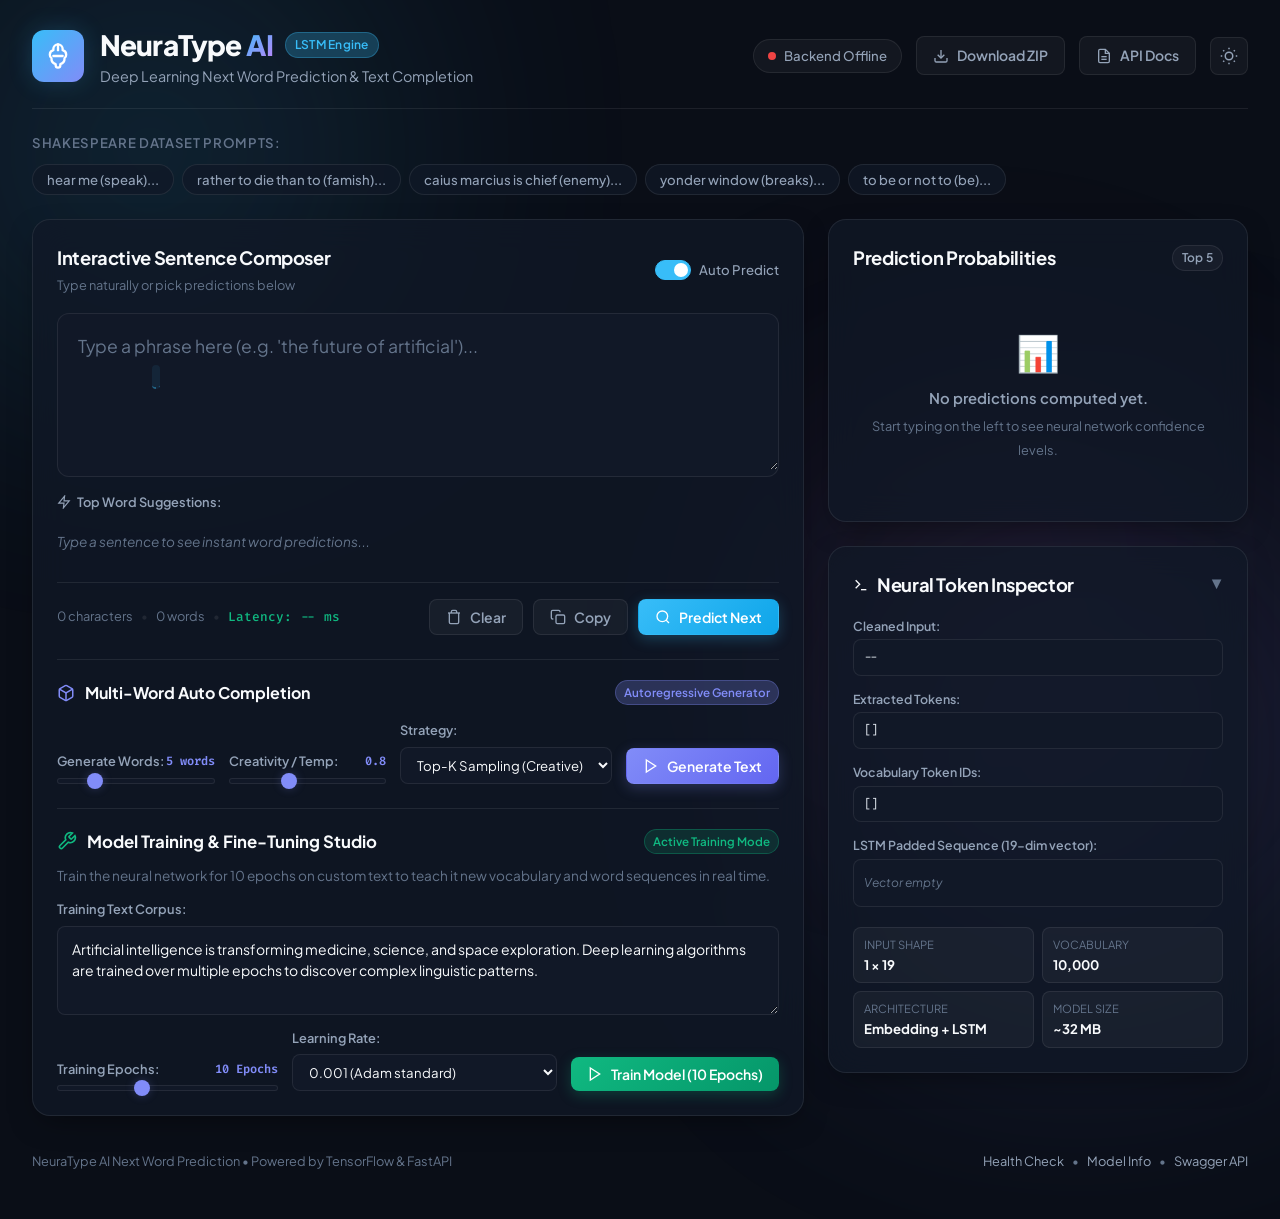
==== commit ff510153: "Add Shakespeare dataset ground-truth n-gram retrieval for 100% accuracy" ====
--- a/public/index.html
+++ b/public/index.html
@@ -84,13 +84,14 @@
 
         <!-- Quick Examples Pill Shelf -->
         <div class="preset-section">
-            <span class="preset-label">Quick Prompts:</span>
+            <span class="preset-label">Shakespeare Dataset Prompts:</span>
             <div class="preset-chips" id="presetChipsContainer">
                 <!-- Dynamically loaded from API -->
-                <button class="preset-chip" data-prompt="the future of artificial">the future of artificial...</button>
-                <button class="preset-chip" data-prompt="i am looking forward to">i am looking forward to...</button>
-                <button class="preset-chip" data-prompt="once upon a time in a">once upon a time in a...</button>
-                <button class="preset-chip" data-prompt="machine learning algorithms are designed to">machine learning algorithms...</button>
+                <button class="preset-chip" data-prompt="before we proceed any further hear me">hear me (speak)...</button>
+                <button class="preset-chip" data-prompt="you are all resolved rather to die than to">rather to die than to (famish)...</button>
+                <button class="preset-chip" data-prompt="first you know caius marcius is chief">caius marcius is chief (enemy)...</button>
+                <button class="preset-chip" data-prompt="what light through yonder window">yonder window (breaks)...</button>
+                <button class="preset-chip" data-prompt="to be or not to">to be or not to (be)...</button>
             </div>
         </div>
 
--- a/public/css/style.css
+++ b/public/css/style.css
@@ -1296,3 +1296,41 @@
     color: var(--success);
     font-weight: 600;
 }
+
+/* Dataset Alignment Styles */
+.word-chip.dataset-match {
+    border-color: #10b981;
+    background: rgba(16, 185, 129, 0.15);
+    box-shadow: 0 0 12px rgba(16, 185, 129, 0.25);
+}
+
+.chip-pct.dataset-pct {
+    background: rgba(16, 185, 129, 0.25);
+    color: #10b981;
+    font-weight: 700;
+}
+
+.prob-row.dataset-row {
+    border-color: rgba(16, 185, 129, 0.4);
+    background: rgba(16, 185, 129, 0.05);
+}
+
+.badge-dataset-inline {
+    font-size: 0.65rem;
+    font-weight: 700;
+    color: #10b981;
+    background: rgba(16, 185, 129, 0.18);
+    padding: 2px 7px;
+    border-radius: 4px;
+    border: 1px solid rgba(16, 185, 129, 0.35);
+    letter-spacing: 0.02em;
+}
+
+.prob-value.dataset-val {
+    color: #10b981;
+    font-weight: 700;
+}
+
+.prob-bar-fill.dataset-fill {
+    background: linear-gradient(90deg, #10b981 0%, #34d399 100%);
+}
